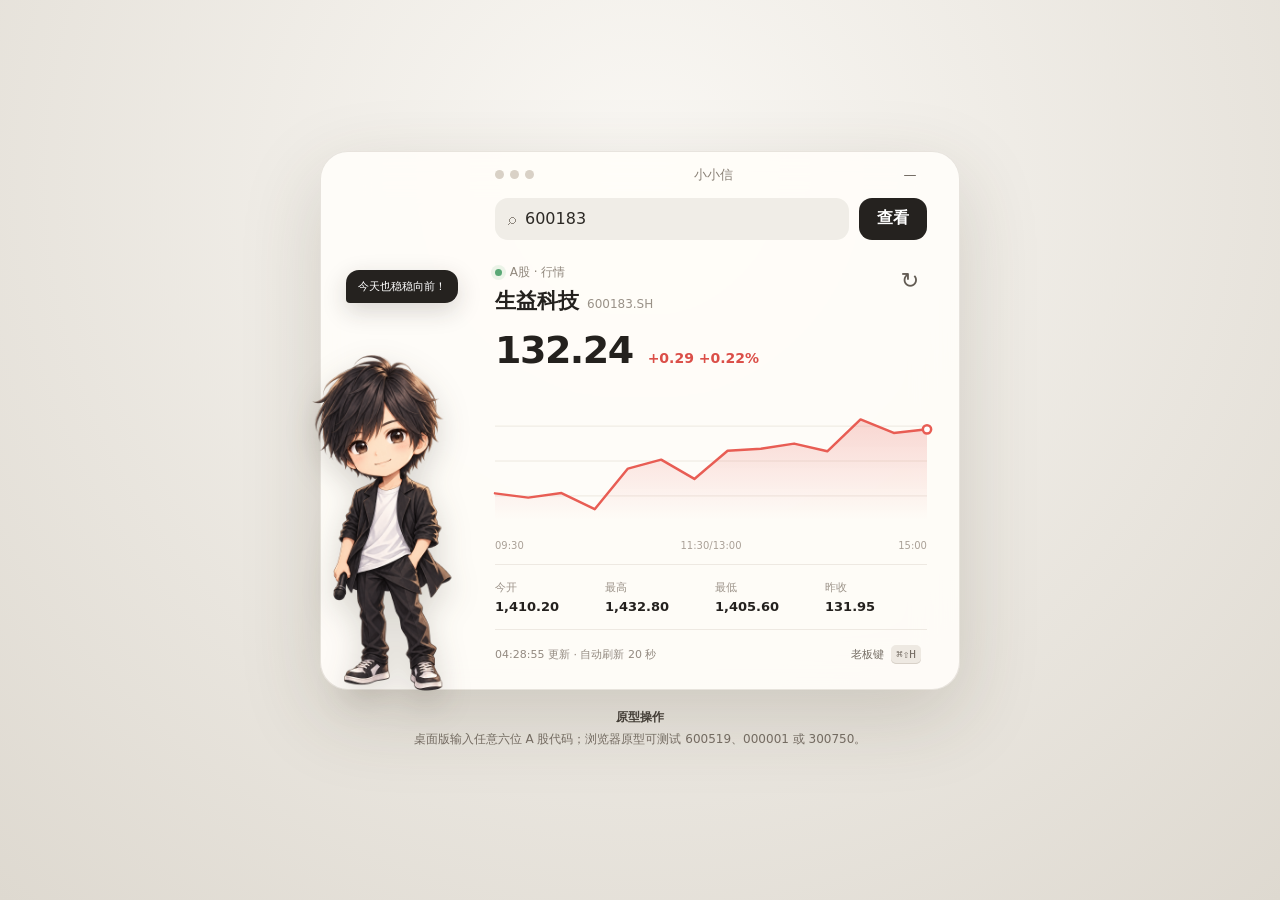
==== Sources/XiaoXiaoXin/Resources/Web/index.html @ 06dc6245 "feat: initial cross-platform desktop pet release" ====
<!doctype html>
<html lang="zh-CN">
  <head>
    <meta charset="UTF-8" />
    <meta name="viewport" content="width=device-width, initial-scale=1.0" />
    <meta name="theme-color" content="#f7f3eb" />
    <title>小小信 · A股桌面行情宠物</title>
    <link rel="stylesheet" href="styles.css" />
  </head>
  <body>
    <main class="stage" aria-label="小小信桌面行情原型">
      <section class="pet-window" id="petWindow">
        <header class="window-bar">
          <div class="traffic-lights" aria-hidden="true"><i></i><i></i><i></i></div>
          <span>小小信</span>
          <button class="icon-button" id="collapseButton" aria-label="收起行情">—</button>
        </header>

        <div class="search-row">
          <label class="search-box">
            <span aria-hidden="true">⌕</span>
            <input id="stockInput" value="600183" placeholder="输入6位股票代码" autocomplete="off" inputmode="numeric" maxlength="9" />
          </label>
          <button class="primary-button" id="searchButton">查看</button>
        </div>
        <div class="search-results" id="searchResults" role="listbox" aria-label="股票搜索结果"></div>

        <div class="quote">
          <div>
            <p class="eyebrow"><span id="marketStatus" class="status-dot"></span> <span id="marketLabel">A股 · 行情</span></p>
            <h1><span id="stockName">生益科技</span><small id="stockCode">600183.SH</small></h1>
          </div>
          <button class="icon-button refresh" id="refreshButton" aria-label="手动刷新">↻</button>
        </div>

        <div class="price-row">
          <strong id="currentPrice">132.24</strong>
          <span id="change" class="up">+0.29&nbsp;&nbsp;+0.22%</span>
        </div>

        <div class="chart-wrap">
          <svg id="chart" viewBox="0 0 520 168" role="img" aria-label="当日分时走势图">
            <defs>
              <linearGradient id="areaGradient" x1="0" y1="0" x2="0" y2="1">
                <stop offset="0" stop-color="#e85d54" stop-opacity=".24" />
                <stop offset="1" stop-color="#e85d54" stop-opacity="0" />
              </linearGradient>
            </defs>
            <g class="grid-lines"><line x1="0" y1="42" x2="520" y2="42"/><line x1="0" y1="84" x2="520" y2="84"/><line x1="0" y1="126" x2="520" y2="126"/></g>
            <path id="areaPath" class="area" />
            <path id="linePath" class="line" />
            <circle id="lastPoint" r="5" />
          </svg>
          <div class="chart-axis"><span>09:30</span><span>11:30/13:00</span><span>15:00</span></div>
        </div>

        <dl class="metrics">
          <div><dt>今开</dt><dd id="openPrice">1,410.20</dd></div>
          <div><dt>最高</dt><dd id="highPrice">1,432.80</dd></div>
          <div><dt>最低</dt><dd id="lowPrice">1,405.60</dd></div>
          <div><dt>昨收</dt><dd id="prevPrice">1,410.70</dd></div>
        </dl>

        <footer>
          <span id="updateText">刚刚更新 · 自动刷新 20 秒</span>
          <button id="bossButton">老板键 <kbd>⌘⇧H</kbd></button>
        </footer>

        <img class="pet" src="assets/pets/default/xiaoxin.png" alt="小小信 Q 版人物" />
        <img class="concert-band" id="concertBand" src="assets/pets/default/mayday-concert.png" alt="五月天风格 Q 版乐队演唱会" />
        <div class="pet-effects" id="petEffects" aria-hidden="true"></div>
        <div class="speech" id="speech" aria-live="polite">今天也稳稳向前！</div>
        <span class="mini-status" id="miniStatus" aria-live="polite">等待刷新</span>
        <button class="compact-expand" id="compactExpand" aria-label="展开行情">↗</button>
      </section>

      <aside class="notes">
        <span>原型操作</span>
        <p>桌面版输入任意六位 A 股代码；浏览器原型可测试 600519、000001 或 300750。</p>
      </aside>
    </main>
    <script src="app.js"></script>
  </body>
</html>
---- Sources/XiaoXiaoXin/Resources/Web/styles.css ----
:root {
  color-scheme: light;
  font-family: Inter, "PingFang SC", "Microsoft YaHei", system-ui, sans-serif;
  background: #e9e5dd;
  color: #24211e;
}

* { box-sizing: border-box; }
body { margin: 0; min-height: 100vh; background: radial-gradient(circle at 50% 20%, #faf8f4, #ded9d0); }
button, input { font: inherit; }
button { cursor: pointer; }
.stage { min-height: 100vh; display: grid; place-content: center; gap: 18px; padding: 32px; }
.pet-window { position: relative; width: min(640px, calc(100vw - 32px)); padding: 0 32px 26px 174px; border: 1px solid rgba(76,65,52,.13); border-radius: 28px; background: rgba(255,253,249,.92); box-shadow: 0 26px 80px rgba(67,53,35,.18); backdrop-filter: blur(22px); overflow: visible; transition: width .25s ease, padding .25s ease; }
.window-bar { height: 46px; display: flex; align-items: center; justify-content: space-between; color: #8a8176; font-size: 13px; }
.traffic-lights { display: flex; gap: 6px; }
.traffic-lights i { width: 9px; height: 9px; border-radius: 50%; background: #d9d1c6; }
.icon-button { border: 0; background: transparent; color: #625b53; width: 34px; height: 34px; border-radius: 50%; }
.icon-button:hover { background: #eee9e2; }
.search-row { display: flex; gap: 10px; }
.search-box { flex: 1; display: flex; align-items: center; gap: 7px; padding: 0 13px; height: 42px; border-radius: 13px; background: #f0ede7; color: #8e877e; }
.search-box input { min-width: 0; flex: 1; border: 0; outline: 0; background: transparent; color: #2c2925; }
.primary-button { border: 0; border-radius: 13px; padding: 0 18px; background: #25221f; color: white; font-weight: 600; }
.search-results { display: none; }
.quote { margin-top: 24px; display: flex; align-items: flex-start; justify-content: space-between; }
.eyebrow { margin: 0 0 6px; color: #91887d; font-size: 12px; }
.status-dot { display: inline-block; width: 7px; height: 7px; border-radius: 50%; background: #59a875; margin-right: 4px; box-shadow: 0 0 0 4px rgba(89,168,117,.12); }
h1 { margin: 0; font-size: 21px; font-weight: 650; }
h1 small { margin-left: 8px; color: #9a9288; font-size: 12px; font-weight: 500; }
.refresh { font-size: 22px; transition: transform .4s ease; }
.refresh.spinning { transform: rotate(360deg); }
.price-row { margin-top: 13px; display: flex; align-items: baseline; gap: 15px; }
.price-row strong { font-size: 38px; letter-spacing: -1.5px; }
.price-row span { font-size: 14px; font-weight: 650; }
.up { color: #db4e48; } .down { color: #2a9c68; }
.chart-wrap { margin-top: 14px; }
#chart { width: 100%; height: 150px; overflow: visible; }
.grid-lines line { stroke: #e9e4dc; stroke-width: 1; }
.area { fill: url(#areaGradient); }
.line { fill: none; stroke: #e85d54; stroke-width: 3; stroke-linecap: round; stroke-linejoin: round; }
#lastPoint { fill: #fff; stroke: #e85d54; stroke-width: 3; }
.chart-axis { display: flex; justify-content: space-between; color: #aaa197; font-size: 10px; }
.metrics { display: grid; grid-template-columns: repeat(4, 1fr); gap: 8px; padding: 15px 0; margin: 13px 0 0; border-top: 1px solid #eee9e2; border-bottom: 1px solid #eee9e2; }
.metrics div { min-width: 0; }
.metrics dt { color: #9b9288; font-size: 11px; }
.metrics dd { margin: 4px 0 0; font-size: 13px; font-weight: 600; }
footer { display: flex; justify-content: space-between; align-items: center; gap: 12px; margin-top: 16px; color: #938a80; font-size: 11px; }
footer button { border: 0; background: transparent; color: #746c63; font-size: 11px; }
kbd { margin-left: 4px; padding: 3px 5px; border-radius: 5px; background: #eee9e2; box-shadow: inset 0 -1px #d8d1c8; }
.pet { position: absolute; z-index: 3; left: -54px; bottom: -10px; width: 235px; height: 352px; object-fit: contain; object-position: center bottom; filter: drop-shadow(0 12px 16px rgba(50,39,29,.2)); transform-origin: 50% 100%; animation: breathe 3s ease-in-out infinite; }
.speech { position: absolute; z-index: 4; left: 25px; top: 118px; max-width: 138px; padding: 9px 12px; border-radius: 13px 13px 13px 4px; background: #25221f; color: white; font-size: 11px; box-shadow: 0 8px 24px rgba(43,34,27,.18); }
.compact-expand { display: none; }
.mini-status { display: none; }
.concert-band { display: none; }
.notes { width: min(640px, calc(100vw - 32px)); color: #776f66; font-size: 12px; line-height: 1.6; text-align: center; }
.notes span { font-weight: 650; color: #443f39; }
.notes p { margin: 3px 0 0; }
.pet-window.collapsed { width: 170px; height: 170px; min-height: 170px; padding: 0; border: 0; border-radius: 24px; background: rgba(255,253,249,.88); overflow: hidden; }
.pet-window.collapsed .window-bar, .pet-window.collapsed .search-row, .pet-window.collapsed .chart-wrap, .pet-window.collapsed .metrics, .pet-window.collapsed footer, .pet-window.collapsed .quote, .pet-window.collapsed .price-row, .pet-window.collapsed .speech { display: none; }
.pet-window.collapsed .pet { width: 132px; height: 198px; left: 2px; bottom: -30px; }
.pet-window.collapsed .compact-expand { display: grid; position: absolute; z-index: 6; right: 8px; top: 8px; width: 30px; height: 30px; place-items: center; border: 0; border-radius: 50%; background: rgba(37,34,31,.82); color: white; }
.boss-hidden { opacity: 0; pointer-events: none; transform: scale(.96); }
@keyframes breathe { 0%,100% { transform: translateY(0) rotate(-.5deg); } 50% { transform: translateY(-5px) rotate(.5deg); } }
@media (max-width: 620px) {
  .stage { padding: 18px; }
  .pet-window { padding-left: 32px; padding-bottom: 170px; }
  .pet { left: 18px; width: 142px; height: 213px; }
  .speech { left: 135px; top: auto; bottom: 105px; }
}

body.native-app { min-height: 100vh; background: transparent; overflow: hidden; }
body.native-app .stage { min-height: 100vh; padding: 0; place-content: start; }
body.native-app .notes { display: none; }
body.native-app .pet-window:not(.collapsed) { width: 200px; height: 200px; min-height: 200px; padding: 10px 12px; border-radius: 20px; overflow: hidden; }
body.native-app .pet-window:not(.collapsed) .window-bar { display: block; position: absolute; z-index: 8; right: 5px; bottom: 3px; width: 24px; height: 24px; }
body.native-app .pet-window:not(.collapsed) .window-bar .traffic-lights,
body.native-app .pet-window:not(.collapsed) .window-bar > span { display: none; }
body.native-app .pet-window:not(.collapsed) .window-bar .icon-button { width: 24px; height: 24px; font-size: 12px; }
body.native-app .pet-window:not(.collapsed) .search-row { gap: 5px; height: 27px; }
body.native-app .pet-window:not(.collapsed) .search-box { height: 27px; min-width: 0; padding: 0 7px; border-radius: 8px; font-size: 10px; }
body.native-app .pet-window:not(.collapsed) .primary-button { height: 27px; padding: 0 8px; border-radius: 8px; font-size: 10px; }
body.native-app .pet-window:not(.collapsed) .search-results.open { display: grid; position: absolute; z-index: 12; top: 40px; left: 12px; right: 12px; max-height: 126px; overflow-y: auto; padding: 4px; border-radius: 10px; background: rgba(255,253,249,.98); box-shadow: 0 10px 28px rgba(40,31,25,.2); }
body.native-app .pet-window:not(.collapsed) .search-results button { display: flex; justify-content: space-between; gap: 6px; width: 100%; padding: 7px 8px; border: 0; border-radius: 7px; background: transparent; color: #2c2925; font-size: 10px; text-align: left; }
body.native-app .pet-window:not(.collapsed) .search-results button:hover { background: #eee9e2; }
body.native-app .pet-window:not(.collapsed) .search-results small { color: #9b9288; }
body.native-app .pet-window:not(.collapsed) .quote { margin-top: 7px; align-items: center; }
body.native-app .pet-window:not(.collapsed) .eyebrow { display: none; }
body.native-app .pet-window:not(.collapsed) h1 { font-size: 12px; line-height: 1.2; }
body.native-app .pet-window:not(.collapsed) h1 small { margin-left: 4px; font-size: 9px; }
body.native-app .pet-window:not(.collapsed) .refresh { width: 24px; height: 24px; font-size: 16px; }
body.native-app .pet-window:not(.collapsed) .price-row { margin-top: 2px; gap: 6px; }
body.native-app .pet-window:not(.collapsed) .price-row strong { font-size: 22px; letter-spacing: -.5px; }
body.native-app .pet-window:not(.collapsed) .price-row span { font-size: 9px; }
body.native-app .pet-window:not(.collapsed) .chart-wrap { margin-top: 2px; }
body.native-app .pet-window:not(.collapsed) #chart { height: 74px; }
body.native-app .pet-window:not(.collapsed) .chart-axis { display: none; }
body.native-app .pet-window:not(.collapsed) .metrics,
body.native-app .pet-window:not(.collapsed) footer,
body.native-app .pet-window:not(.collapsed) .speech { display: none; }
body.native-app .pet-window:not(.collapsed) .pet { width: 44px; height: 66px; left: auto; right: -3px; bottom: -12px; opacity: .82; }
body.native-app .pet-window:not(.collapsed) .pet { cursor: pointer; }
body.native-app .pet-window:not(.collapsed) .pet:hover { opacity: 1; transform: translateY(-3px) rotate(-3deg); }
body.native-app .pet-window:not(.collapsed) .pet.interacting { animation: pet-hop .68s cubic-bezier(.2,.8,.3,1); }
body.native-app .pet-window:not(.collapsed) .pet.concert { animation: pet-concert .42s ease-in-out 5; }
body.native-app .pet-window:not(.collapsed) .pet.market-up { animation: pet-celebrate .7s cubic-bezier(.2,.8,.3,1); }
body.native-app .pet-window:not(.collapsed) .pet.market-down { animation: pet-wobble .58s ease-in-out; }
body.native-app .pet-window:not(.collapsed) .speech.interaction { display: block; left: auto; right: 7px; top: 91px; max-width: 94px; padding: 6px 8px; font-size: 9px; }
body.native-app .pet-window:not(.collapsed) .pet-effects { position: absolute; z-index: 7; right: 0; bottom: 24px; width: 70px; height: 80px; pointer-events: none; overflow: visible; }
body.native-app .pet-window:not(.collapsed) .concert-band.show { display: block; position: absolute; z-index: 6; right: 1px; bottom: -2px; width: 126px; height: 84px; object-fit: contain; object-position: center bottom; filter: drop-shadow(0 4px 7px rgba(64,42,78,.32)); animation: band-stage 1.95s ease-in-out both; pointer-events: none; }
.pet-effects .note { position: absolute; bottom: 4px; right: 20px; color: #7b62a8; font-size: 14px; font-weight: 600; animation: note-float 1.35s ease-out forwards; }
.pet-effects .move-badge { position: absolute; right: 36px; bottom: 15px; font-size: 13px; font-weight: 700; animation: move-badge .9s ease-out forwards; }
.pet-effects .move-badge.up-move { color: #db4e48; }
.pet-effects .move-badge.down-move { color: #2a9c68; }
body.native-app .pet-window:not(.collapsed) .mini-status { display: block; position: absolute; left: 12px; bottom: 7px; color: #9b9288; font-size: 9px; }

body.native-app .pet-window.collapsed { width: 120px; height: 56px; min-height: 56px; border-radius: 14px; background: rgba(37,34,31,.92); box-shadow: 0 10px 28px rgba(40,31,25,.22); }
body.native-app .pet-window.collapsed .price-row { display: flex; position: absolute; inset: 0; align-items: center; justify-content: center; margin: 0; }
body.native-app .pet-window.collapsed .price-row strong { color: #fff; font-size: 19px; letter-spacing: -.4px; }
body.native-app .pet-window.collapsed .price-row span { display: none; }
body.native-app .pet-window.collapsed .pet,
body.native-app .pet-window.collapsed .concert-band,
body.native-app .pet-window.collapsed .pet-effects,
body.native-app .pet-window.collapsed .compact-expand,
body.native-app .pet-window.collapsed .mini-status { display: none; }
body.native-app .pet-window.collapsed .price-row { cursor: pointer; }

@keyframes pet-hop {
  0%,100% { transform: translateY(0) rotate(0); }
  30% { transform: translateY(-16px) rotate(-8deg) scale(1.05); }
  55% { transform: translateY(-7px) rotate(7deg) scale(.98); }
  75% { transform: translateY(-11px) rotate(-3deg); }
}
@keyframes pet-concert {
  0%,100% { transform: translateY(0) rotate(-5deg); }
  50% { transform: translateY(-6px) rotate(7deg) scale(1.04); }
}
@keyframes band-stage {
  0% { opacity: 0; transform: translateY(22px) scale(.72); filter: brightness(.8) drop-shadow(0 4px 7px rgba(64,42,78,.1)); }
  18% { opacity: 1; transform: translateY(0) scale(1.03); }
  36%,70% { opacity: 1; transform: translateY(-3px) scale(1) rotate(-1deg); filter: brightness(1.12) drop-shadow(0 4px 10px rgba(115,72,160,.55)); }
  53%,84% { opacity: 1; transform: translateY(0) scale(1.02) rotate(1deg); }
  100% { opacity: 0; transform: translateY(16px) scale(.84); }
}
@keyframes pet-celebrate {
  0%,100% { transform: translateY(0) scale(1); }
  35% { transform: translateY(-14px) rotate(-7deg) scale(1.08); }
  62% { transform: translateY(-5px) rotate(6deg); }
}
@keyframes pet-wobble {
  0%,100% { transform: translateX(0) rotate(0); }
  20% { transform: translateX(-4px) rotate(-6deg); }
  40% { transform: translateX(4px) rotate(5deg); }
  60% { transform: translateX(-3px) rotate(-4deg); }
  80% { transform: translateX(2px) rotate(2deg); }
}
@keyframes note-float {
  0% { opacity: 0; transform: translate(0,0) scale(.7) rotate(0); }
  20% { opacity: 1; }
  100% { opacity: 0; transform: translate(var(--drift), -66px) scale(1.15) rotate(18deg); }
}
@keyframes move-badge {
  0% { opacity: 0; transform: translateY(4px) scale(.7); }
  25% { opacity: 1; transform: translateY(0) scale(1); }
  100% { opacity: 0; transform: translateY(-24px) scale(1.05); }
}
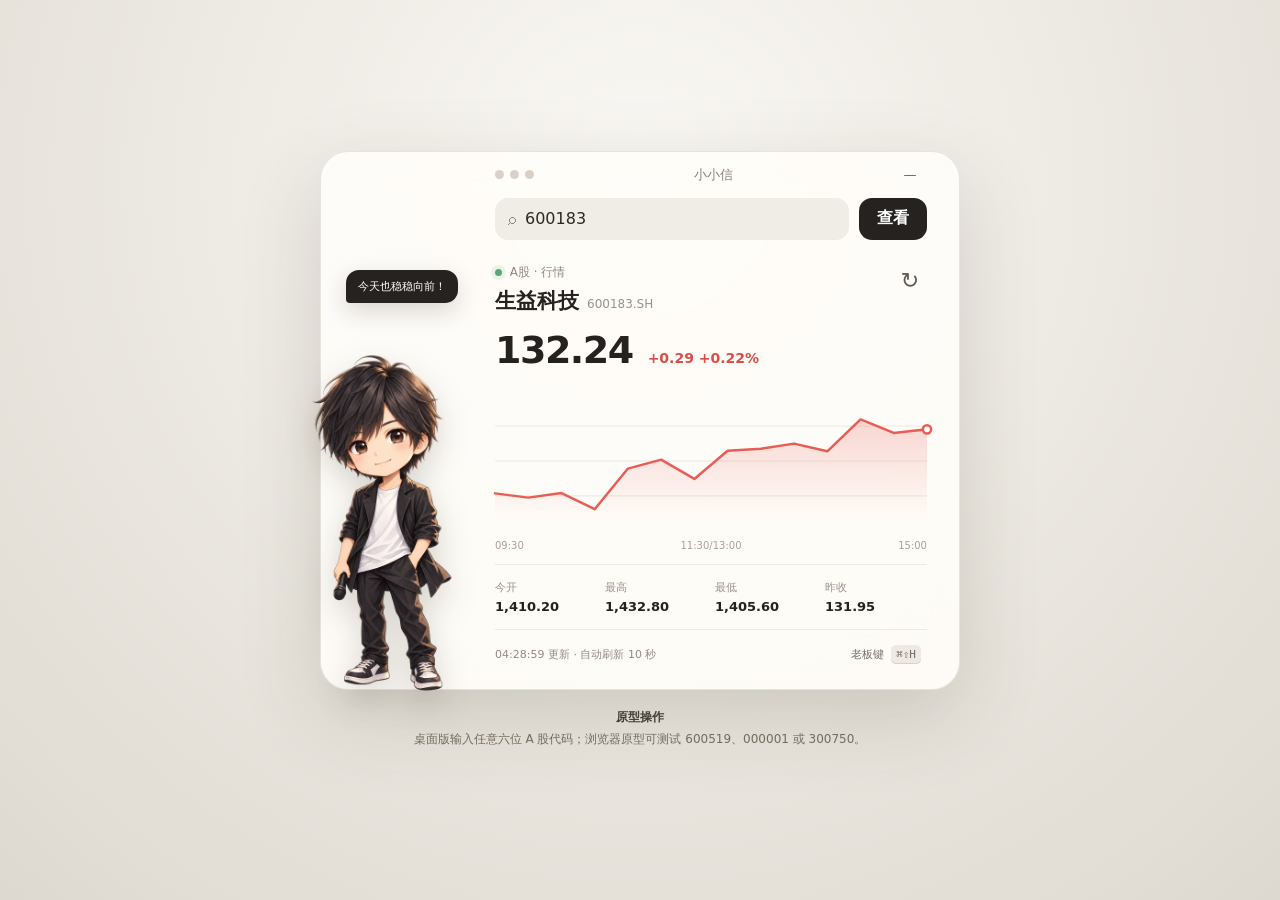
==== commit 7fd1c379: "feat: add index quotes and 10-second refresh" ====
--- a/Sources/XiaoXiaoXin/Resources/Web/index.html
+++ b/Sources/XiaoXiaoXin/Resources/Web/index.html
@@ -19,11 +19,11 @@
         <div class="search-row">
           <label class="search-box">
             <span aria-hidden="true">⌕</span>
-            <input id="stockInput" value="600183" placeholder="输入6位股票代码" autocomplete="off" inputmode="numeric" maxlength="9" />
+            <input id="stockInput" value="600183" placeholder="股票、指数或中文名称" autocomplete="off" maxlength="16" />
           </label>
           <button class="primary-button" id="searchButton">查看</button>
         </div>
-        <div class="search-results" id="searchResults" role="listbox" aria-label="股票搜索结果"></div>
+        <div class="search-results" id="searchResults" role="listbox" aria-label="股票与指数搜索结果"></div>
 
         <div class="quote">
           <div>
@@ -62,7 +62,7 @@
         </dl>
 
         <footer>
-          <span id="updateText">刚刚更新 · 自动刷新 20 秒</span>
+          <span id="updateText">刚刚更新 · 自动刷新 10 秒</span>
           <button id="bossButton">老板键 <kbd>⌘⇧H</kbd></button>
         </footer>
 
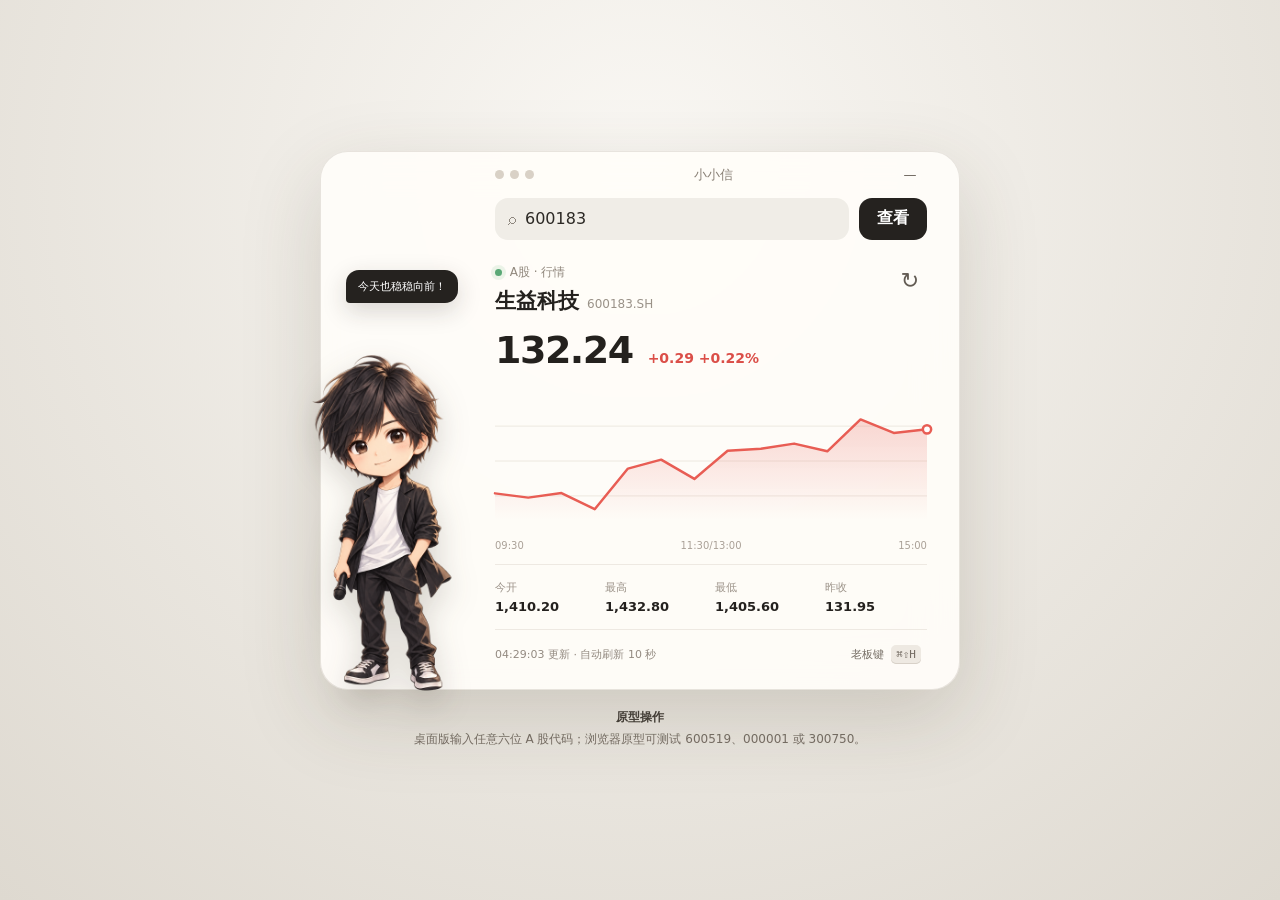
==== commit 4a9faa07: "feat: refine quote panel and speed up refresh" ====
--- a/Sources/XiaoXiaoXin/Resources/Web/index.html
+++ b/Sources/XiaoXiaoXin/Resources/Web/index.html
@@ -66,10 +66,12 @@
           <button id="bossButton">老板键 <kbd>⌘⇧H</kbd></button>
         </footer>
 
-        <img class="pet" src="assets/pets/default/xiaoxin.png" alt="小小信 Q 版人物" />
-        <img class="concert-band" id="concertBand" src="assets/pets/default/mayday-concert.png" alt="五月天风格 Q 版乐队演唱会" />
-        <div class="pet-effects" id="petEffects" aria-hidden="true"></div>
-        <div class="speech" id="speech" aria-live="polite">今天也稳稳向前！</div>
+        <div class="pet-stage">
+          <img class="pet" src="assets/pets/default/xiaoxin.png" alt="小小信 Q 版人物" />
+          <img class="concert-band" id="concertBand" src="assets/pets/default/mayday-concert.png" alt="五月天风格 Q 版乐队演唱会" />
+          <div class="pet-effects" id="petEffects" aria-hidden="true"></div>
+          <div class="speech" id="speech" aria-live="polite">今天也稳稳向前！</div>
+        </div>
         <span class="mini-status" id="miniStatus" aria-live="polite">等待刷新</span>
         <button class="compact-expand" id="compactExpand" aria-label="展开行情">↗</button>
       </section>
--- a/Sources/XiaoXiaoXin/Resources/Web/styles.css
+++ b/Sources/XiaoXiaoXin/Resources/Web/styles.css
@@ -31,6 +31,7 @@
 .price-row { margin-top: 13px; display: flex; align-items: baseline; gap: 15px; }
 .price-row strong { font-size: 38px; letter-spacing: -1.5px; }
 .price-row span { font-size: 14px; font-weight: 650; }
+.price-row .index-points { color: #746c63; white-space: nowrap; }
 .up { color: #db4e48; } .down { color: #2a9c68; }
 .chart-wrap { margin-top: 14px; }
 #chart { width: 100%; height: 150px; overflow: visible; }
@@ -47,6 +48,7 @@
 footer button { border: 0; background: transparent; color: #746c63; font-size: 11px; }
 kbd { margin-left: 4px; padding: 3px 5px; border-radius: 5px; background: #eee9e2; box-shadow: inset 0 -1px #d8d1c8; }
 .pet { position: absolute; z-index: 3; left: -54px; bottom: -10px; width: 235px; height: 352px; object-fit: contain; object-position: center bottom; filter: drop-shadow(0 12px 16px rgba(50,39,29,.2)); transform-origin: 50% 100%; animation: breathe 3s ease-in-out infinite; }
+.pet-stage { display: contents; }
 .speech { position: absolute; z-index: 4; left: 25px; top: 118px; max-width: 138px; padding: 9px 12px; border-radius: 13px 13px 13px 4px; background: #25221f; color: white; font-size: 11px; box-shadow: 0 8px 24px rgba(43,34,27,.18); }
 .compact-expand { display: none; }
 .mini-status { display: none; }
@@ -67,54 +69,87 @@
   .speech { left: 135px; top: auto; bottom: 105px; }
 }
 
-body.native-app { min-height: 100vh; background: transparent; overflow: hidden; }
+:root:has(> body.native-app) { background: transparent; }
+body.native-app {
+  --panel-ink: #20252e;
+  --panel-muted: #596474;
+  --panel-rule: #e6e9ee;
+  --panel-red: #c82031;
+  --panel-green: #08794b;
+  min-height: 100vh;
+  background: transparent;
+  color: var(--panel-ink);
+  font-family: "PingFang SC", "Microsoft YaHei", system-ui, sans-serif;
+  overflow: hidden;
+}
 body.native-app .stage { min-height: 100vh; padding: 0; place-content: start; }
 body.native-app .notes { display: none; }
-body.native-app .pet-window:not(.collapsed) { width: 200px; height: 200px; min-height: 200px; padding: 10px 12px; border-radius: 20px; overflow: hidden; }
+body.native-app .pet-window {
+  border: 1px solid var(--panel-rule);
+  background: #fff;
+  backdrop-filter: none;
+  box-shadow: 0 8px 24px rgba(31, 41, 55, .15);
+  transition: none;
+}
+body.native-app .up { color: var(--panel-red); }
+body.native-app .down { color: var(--panel-green); }
+body.native-app .price-row,
+body.native-app #stockCode,
+body.native-app .mini-status { font-variant-numeric: tabular-nums; }
+body.native-app .pet-window:not(.collapsed) { width: 200px; height: 200px; min-height: 200px; padding: 8px 9px; border-radius: 12px; overflow: hidden; }
 body.native-app .pet-window:not(.collapsed) .window-bar { display: block; position: absolute; z-index: 8; right: 5px; bottom: 3px; width: 24px; height: 24px; }
 body.native-app .pet-window:not(.collapsed) .window-bar .traffic-lights,
 body.native-app .pet-window:not(.collapsed) .window-bar > span { display: none; }
 body.native-app .pet-window:not(.collapsed) .window-bar .icon-button { width: 24px; height: 24px; font-size: 12px; }
-body.native-app .pet-window:not(.collapsed) .search-row { gap: 5px; height: 27px; }
-body.native-app .pet-window:not(.collapsed) .search-box { height: 27px; min-width: 0; padding: 0 7px; border-radius: 8px; font-size: 10px; }
-body.native-app .pet-window:not(.collapsed) .primary-button { height: 27px; padding: 0 8px; border-radius: 8px; font-size: 10px; }
-body.native-app .pet-window:not(.collapsed) .search-results.open { display: grid; position: absolute; z-index: 12; top: 40px; left: 12px; right: 12px; max-height: 126px; overflow-y: auto; padding: 4px; border-radius: 10px; background: rgba(255,253,249,.98); box-shadow: 0 10px 28px rgba(40,31,25,.2); }
+body.native-app .icon-button { color: var(--panel-muted); }
+body.native-app .icon-button:hover { background: #f1f3f6; }
+body.native-app .pet-window:not(.collapsed) .search-row { gap: 5px; height: 25px; margin-left: 18px; }
+body.native-app .pet-window:not(.collapsed) .search-box { height: 25px; min-width: 0; padding: 0 6px; border-radius: 5px; background: #f3f5f7; color: var(--panel-muted); font-size: 10px; }
+body.native-app .search-box:focus-within { outline: 1px solid var(--panel-red); }
+body.native-app .pet-window:not(.collapsed) .primary-button { height: 25px; padding: 0 8px; border-radius: 5px; background: var(--panel-red); font-size: 10px; }
+body.native-app .pet-window:not(.collapsed) .search-results.open { display: grid; position: absolute; z-index: 12; top: 37px; left: 9px; right: 9px; max-height: 112px; overflow-y: auto; padding: 4px; border: 1px solid var(--panel-rule); border-radius: 6px; background: #fff; box-shadow: 0 8px 20px rgba(31,41,55,.14); }
 body.native-app .pet-window:not(.collapsed) .search-results button { display: flex; justify-content: space-between; gap: 6px; width: 100%; padding: 7px 8px; border: 0; border-radius: 7px; background: transparent; color: #2c2925; font-size: 10px; text-align: left; }
-body.native-app .pet-window:not(.collapsed) .search-results button:hover { background: #eee9e2; }
-body.native-app .pet-window:not(.collapsed) .search-results small { color: #9b9288; }
-body.native-app .pet-window:not(.collapsed) .quote { margin-top: 7px; align-items: center; }
+body.native-app .pet-window:not(.collapsed) .search-results button:hover { background: #f3f5f7; }
+body.native-app .pet-window:not(.collapsed) .search-results small { color: var(--panel-muted); white-space: nowrap; }
+body.native-app .pet-window:not(.collapsed) .quote { margin-top: 3px; height: 23px; align-items: center; }
 body.native-app .pet-window:not(.collapsed) .eyebrow { display: none; }
-body.native-app .pet-window:not(.collapsed) h1 { font-size: 12px; line-height: 1.2; }
-body.native-app .pet-window:not(.collapsed) h1 small { margin-left: 4px; font-size: 9px; }
+body.native-app .quote > div { min-width: 0; }
+body.native-app .pet-window:not(.collapsed) h1 { font-size: 12px; line-height: 1.2; overflow: hidden; text-overflow: ellipsis; white-space: nowrap; }
+body.native-app .pet-window:not(.collapsed) h1 small { margin-left: 5px; color: var(--panel-muted); font-size: 9px; }
 body.native-app .pet-window:not(.collapsed) .refresh { width: 24px; height: 24px; font-size: 16px; }
-body.native-app .pet-window:not(.collapsed) .price-row { margin-top: 2px; gap: 6px; }
-body.native-app .pet-window:not(.collapsed) .price-row strong { font-size: 22px; letter-spacing: -.5px; }
-body.native-app .pet-window:not(.collapsed) .price-row span { font-size: 9px; }
-body.native-app .pet-window:not(.collapsed) .chart-wrap { margin-top: 2px; }
-body.native-app .pet-window:not(.collapsed) #chart { height: 74px; }
+body.native-app .pet-window:not(.collapsed) .price-row { height: 27px; margin-top: 1px; gap: 6px; white-space: nowrap; }
+body.native-app .pet-window:not(.collapsed) .price-row strong { font-size: 23px; line-height: 1.1; letter-spacing: -.45px; }
+body.native-app .pet-window:not(.collapsed) .price-row span { font-size: 9px; overflow: hidden; text-overflow: ellipsis; }
+body.native-app .price-row .index-points { color: var(--panel-muted); }
+body.native-app .pet-window:not(.collapsed) .chart-wrap { margin-top: 4px; padding: 2px 4px; border: 1px solid var(--panel-rule); border-radius: 4px; }
+body.native-app .pet-window:not(.collapsed) #chart { display: block; height: 54px; }
+body.native-app .grid-lines line { stroke: var(--panel-rule); stroke-dasharray: 4 4; }
+body.native-app #areaGradient stop:first-child { stop-color: #2664a3; stop-opacity: .12; }
+body.native-app .line, body.native-app #lastPoint { stroke-width: 1.2px; vector-effect: non-scaling-stroke; }
 body.native-app .pet-window:not(.collapsed) .chart-axis { display: none; }
 body.native-app .pet-window:not(.collapsed) .metrics,
 body.native-app .pet-window:not(.collapsed) footer,
 body.native-app .pet-window:not(.collapsed) .speech { display: none; }
-body.native-app .pet-window:not(.collapsed) .pet { width: 44px; height: 66px; left: auto; right: -3px; bottom: -12px; opacity: .82; }
+body.native-app .pet-window:not(.collapsed) .pet-stage { display: block; position: absolute; z-index: 3; inset: auto 29px 0 0; height: 44px; overflow: hidden; pointer-events: none; }
+body.native-app .pet-window:not(.collapsed) .pet { width: 33px; height: 40px; left: auto; right: 2px; bottom: -2px; filter: none; pointer-events: auto; }
 body.native-app .pet-window:not(.collapsed) .pet { cursor: pointer; }
 body.native-app .pet-window:not(.collapsed) .pet:hover { opacity: 1; transform: translateY(-3px) rotate(-3deg); }
 body.native-app .pet-window:not(.collapsed) .pet.interacting { animation: pet-hop .68s cubic-bezier(.2,.8,.3,1); }
 body.native-app .pet-window:not(.collapsed) .pet.concert { animation: pet-concert .42s ease-in-out 5; }
 body.native-app .pet-window:not(.collapsed) .pet.market-up { animation: pet-celebrate .7s cubic-bezier(.2,.8,.3,1); }
 body.native-app .pet-window:not(.collapsed) .pet.market-down { animation: pet-wobble .58s ease-in-out; }
-body.native-app .pet-window:not(.collapsed) .speech.interaction { display: block; left: auto; right: 7px; top: 91px; max-width: 94px; padding: 6px 8px; font-size: 9px; }
-body.native-app .pet-window:not(.collapsed) .pet-effects { position: absolute; z-index: 7; right: 0; bottom: 24px; width: 70px; height: 80px; pointer-events: none; overflow: visible; }
-body.native-app .pet-window:not(.collapsed) .concert-band.show { display: block; position: absolute; z-index: 6; right: 1px; bottom: -2px; width: 126px; height: 84px; object-fit: contain; object-position: center bottom; filter: drop-shadow(0 4px 7px rgba(64,42,78,.32)); animation: band-stage 1.95s ease-in-out both; pointer-events: none; }
+body.native-app .pet-window:not(.collapsed) .speech.interaction { display: block; left: auto; right: 38px; top: 2px; bottom: auto; max-width: 120px; padding: 3px 5px; border-radius: 5px; background: var(--panel-ink); font-size: 9px; }
+body.native-app .pet-window:not(.collapsed) .pet-effects { position: absolute; z-index: 7; right: 0; bottom: 2px; width: 60px; height: 42px; pointer-events: none; }
+body.native-app .pet-window:not(.collapsed) .concert-band.show { display: block; position: absolute; z-index: 6; right: 1px; bottom: -2px; width: 84px; height: 34px; object-fit: contain; object-position: right bottom; animation: band-stage 1.95s ease-in-out both; pointer-events: none; }
 .pet-effects .note { position: absolute; bottom: 4px; right: 20px; color: #7b62a8; font-size: 14px; font-weight: 600; animation: note-float 1.35s ease-out forwards; }
 .pet-effects .move-badge { position: absolute; right: 36px; bottom: 15px; font-size: 13px; font-weight: 700; animation: move-badge .9s ease-out forwards; }
 .pet-effects .move-badge.up-move { color: #db4e48; }
 .pet-effects .move-badge.down-move { color: #2a9c68; }
-body.native-app .pet-window:not(.collapsed) .mini-status { display: block; position: absolute; left: 12px; bottom: 7px; color: #9b9288; font-size: 9px; }
+body.native-app .pet-window:not(.collapsed) .mini-status { display: block; position: absolute; left: 9px; right: 67px; bottom: 7px; color: var(--panel-muted); font-size: 9px; overflow: hidden; text-overflow: ellipsis; white-space: nowrap; }
 
-body.native-app .pet-window.collapsed { width: 120px; height: 56px; min-height: 56px; border-radius: 14px; background: rgba(37,34,31,.92); box-shadow: 0 10px 28px rgba(40,31,25,.22); }
+body.native-app .pet-window.collapsed { width: 120px; height: 56px; min-height: 56px; border-radius: 10px; background: #fff; box-shadow: 0 8px 20px rgba(31,41,55,.15); }
 body.native-app .pet-window.collapsed .price-row { display: flex; position: absolute; inset: 0; align-items: center; justify-content: center; margin: 0; }
-body.native-app .pet-window.collapsed .price-row strong { color: #fff; font-size: 19px; letter-spacing: -.4px; }
+body.native-app .pet-window.collapsed .price-row strong { font-size: 21px; letter-spacing: -.4px; }
 body.native-app .pet-window.collapsed .price-row span { display: none; }
 body.native-app .pet-window.collapsed .pet,
 body.native-app .pet-window.collapsed .concert-band,
